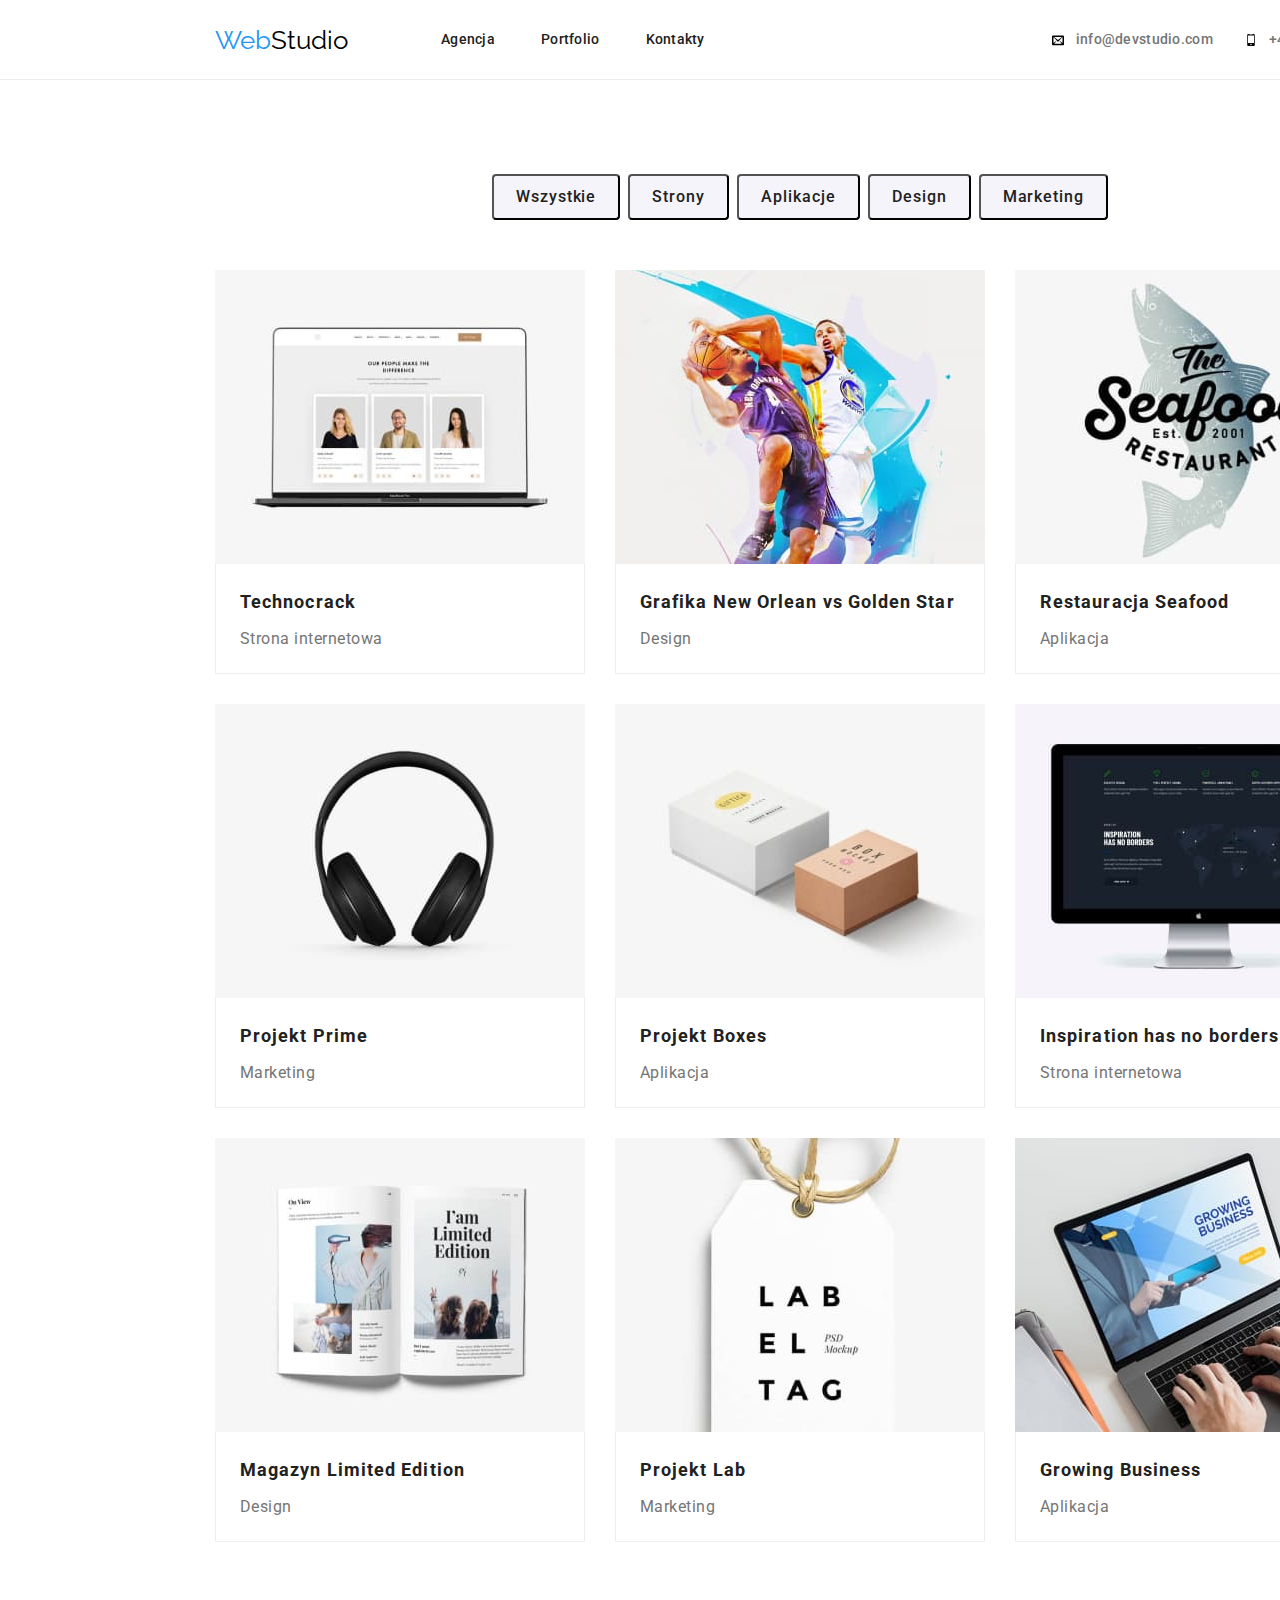
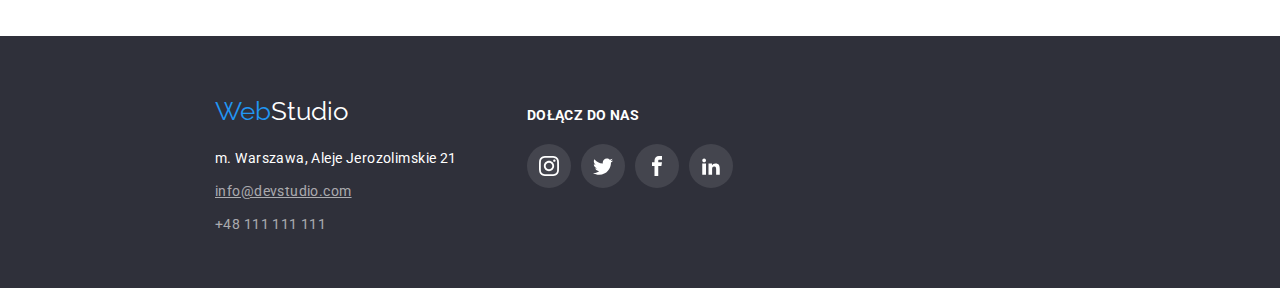
==== portfolio.html @ a845f90d "header mod" ====
<!DOCTYPE html>
<html lang="pl">
  <head>
    <meta charset="UTF-8" />
    <meta http-equiv="X-UA-Compatible" content="IE=edge" />
    <meta name="viewport" content="width=device-width, initial-scale=1.0" />
    <title>Portfolio</title>
    <link
      rel="stylesheet"
      href="node_modules/modern-normalize/modern-normalize.css"
    />
    <link href="css/styles.css" rel="stylesheet" />
    <link rel="preconnect" href="https://fonts.googleapis.com" />
    <link rel="preconnect" href="https://fonts.gstatic.com" crossorigin />
    <link
      href="https://fonts.googleapis.com/css2?family=Raleway:wght@700&family=Roboto:wght@400;500;700;900&display=swap"
      rel="stylesheet"
    />
  </head>
  <body>
    <!-- header with information about contact, portfiolio and agency -->
    <header>
      <div class="container">
        <div class="header-display-format">
          <!-- <div class="main-logo-format"> -->
          <a href="index.html"
            ><span class="logo"
              ><span class="logo-part">Web</span>Studio</span
            ></a
          >
          <!-- </div> -->
          <nav class="header-link-format">
            <ul class="header-social-link">
              <li class="header-link-mod">
                <a class="link-info" href="Agencja"><span>Agencja</span></a>
              </li>
              <li class="header-link-mod">
                <a class="link-info" href="portfolio.html"
                  ><span>Portfolio</span></a
                >
              </li>
              <li class="header-link-mod">
                <a class="link-info" href="Kontakt"><span>Kontakty</span></a>
              </li>
            </ul>
          </nav>

          <ul class="header-social-link">
            <li class="header-contact-mod">
              <a class="link-contact" href="mailto:info@devstudio.com"
                ><div class="header-contact-icon1-box">
                  <div class="header-contact-icon1">
                    <svg class="icon-contact">
                      <use href="./images/icons.svg#envelop"></use>
                    </svg>
                  </div>
                </div>
                info@devstudio.com</a
              >
            </li>
            <li class="header-contact-mod">
              <a class="link-contact" href="tel:+48111111111">
                <div class="header-contact-icon1-box">
                  <div class="header-contact-icon1">
                    <svg class="icon-contact">
                      <use href="./images/icons.svg#mobile"></use>
                    </svg>
                  </div>
                </div>
                +48 111 111 111</a
              >
            </li>
          </ul>
        </div>
      </div>
    </header>
    <main>
      <!-- images with things company made "portfolio" -->
      <section class="portfolio section">
        <div class="container">
          <ul class="portfolio-button-format">
            <li>
              <button class="button-portfolio" type="button">Wszystkie</button>
            </li>
            <li>
              <button class="button-portfolio" type="button">Strony</button>
            </li>
            <li>
              <button class="button-portfolio" type="button">Aplikacje</button>
            </li>
            <li>
              <button class="button-portfolio" type="button">Design</button>
            </li>
            <li>
              <button class="button-portfolio" type="button">Marketing</button>
            </li>
          </ul>

          <div>
            <ul class="portfolio-photo-format">
              <li>
                <div class="portfolio-photo-background">
                  <figure>
                    <img
                      class="portfolio-photo-no-gap"
                      src="images/images_portfolio/technocrack.jpg"
                      alt="Laptop with open browser"
                      width="370"
                      height="294"
                    />

                    <figcaption>
                      <div class="portfolio-photo-description-mod">
                        <p class="photo-title-portfolio">Technocrack</p>
                        <p class="photo-description-portfolio">
                          Strona internetowa
                        </p>
                      </div>
                    </figcaption>
                  </figure>
                </div>
              </li>

              <li>
                <div class="portfolio-photo-background">
                  <figure>
                    <img
                      class="portfolio-photo-no-gap"
                      src="images/images_portfolio/grafika_new_orlean_vs_golden_star.jpg"
                      alt="Basketball players"
                      width="370"
                      height="294"
                    />

                    <figcaption>
                      <div class="portfolio-photo-description-mod">
                        <p class="photo-title-portfolio">
                          Grafika New Orlean vs Golden Star
                        </p>
                        <p class="photo-description-portfolio">Design</p>
                      </div>
                    </figcaption>
                  </figure>
                </div>
              </li>

              <li>
                <div class="portfolio-photo-background">
                  <figure>
                    <img
                      class="portfolio-photo-no-gap"
                      src="images/images_portfolio/restauracja_seafood.jpg"
                      alt="Logo of seafood restaurant"
                      width="370"
                      height="294"
                    />

                    <figcaption>
                      <div class="portfolio-photo-description-mod">
                        <p class="photo-title-portfolio">Restauracja Seafood</p>
                        <p class="photo-description-portfolio">Aplikacja</p>
                      </div>
                    </figcaption>
                  </figure>
                </div>
              </li>

              <li>
                <div class="portfolio-photo-background">
                  <figure>
                    <img
                      class="portfolio-photo-no-gap"
                      src="images/images_portfolio/projekt_prime.jpg"
                      alt="Headphones"
                      width="370"
                      height="294"
                    />

                    <figcaption>
                      <div class="portfolio-photo-description-mod">
                        <p class="photo-title-portfolio">Projekt Prime</p>
                        <p class="photo-description-portfolio">Marketing</p>
                      </div>
                    </figcaption>
                  </figure>
                </div>
              </li>

              <li>
                <div class="portfolio-photo-background">
                  <figure>
                    <img
                      class="portfolio-photo-no-gap"
                      src="images/images_portfolio/projekt_boxes.jpg"
                      alt="Two boxes"
                      width="370"
                      height="294"
                    />

                    <figcaption>
                      <div class="portfolio-photo-description-mod">
                        <p class="photo-title-portfolio">Projekt Boxes</p>
                        <p class="photo-description-portfolio">Aplikacja</p>
                      </div>
                    </figcaption>
                  </figure>
                </div>
              </li>

              <li>
                <div class="portfolio-photo-background">
                  <figure>
                    <img
                      class="portfolio-photo-no-gap"
                      src="images/images_portfolio/inspiration_has_no_borders.jpg"
                      alt="Monitor with opened browser"
                      width="370"
                      height="294"
                    />

                    <figcaption>
                      <div class="portfolio-photo-description-mod">
                        <p class="photo-title-portfolio">
                          Inspiration has no borders
                        </p>
                        <p class="photo-description-portfolio">
                          Strona internetowa
                        </p>
                      </div>
                    </figcaption>
                  </figure>
                </div>
              </li>

              <li>
                <div class="portfolio-photo-background">
                  <figure>
                    <img
                      class="portfolio-photo-no-gap"
                      src="images/images_portfolio/magazyn_limited_edition.jpg"
                      alt="Two pages of book"
                      width="370"
                      height="294"
                    />

                    <figcaption>
                      <div class="portfolio-photo-description-mod">
                        <p class="photo-title-portfolio">
                          Magazyn Limited Edition
                        </p>
                        <p class="photo-description-portfolio">Design</p>
                      </div>
                    </figcaption>
                  </figure>
                </div>
              </li>

              <li>
                <div class="portfolio-photo-background">
                  <figure>
                    <img
                      class="portfolio-photo-no-gap"
                      src="images/images_portfolio/projekt_lab.jpg"
                      alt="Tag"
                      width="370"
                      height="294"
                    />

                    <figcaption>
                      <div class="portfolio-photo-description-mod">
                        <p class="photo-title-portfolio">Projekt Lab</p>
                        <p class="photo-description-portfolio">Marketing</p>
                      </div>
                    </figcaption>
                  </figure>
                </div>
              </li>

              <li>
                <div class="portfolio-photo-background">
                  <figure>
                    <img
                      class="portfolio-photo-no-gap"
                      src="images/images_portfolio/growing_buisness.jpg"
                      alt="Laptop"
                      width="370"
                      height="294"
                    />

                    <figcaption>
                      <div class="portfolio-photo-description-mod">
                        <p class="photo-title-portfolio">Growing Business</p>
                        <p class="photo-description-portfolio">Aplikacja</p>
                      </div>
                    </figcaption>
                  </figure>
                </div>
              </li>
            </ul>
          </div>
        </div>
      </section>
    </main>
    <footer class="foot section">
      <div class="container">
        <div class="footer-logo-format">
          <ul class="footer-social-link">
            <li class="logo-footer-mod">
              <a href="index.html"
                ><span class="logo"
                  ><span class="logo-part">Web</span
                  ><span class="logo-part2">Studio</span></span
                ></a
              >
            </li>

            <li class="footer-logo-mod">
              <address class="link-adres">
                m. Warszawa, Aleje Jerozolimskie 21
              </address>
            </li>
            <li class="footer-logo-mod">
              <a class="link-contact-footer" href="mailto:info@devstudio.com"
                ><span class="link-mail-portfolio">info@devstudio.com</span></a
              >
            </li>
            <li class="footer-logo-mod">
              <a class="link-contact-footer" href="tel:+48111111111"
                ><span>+48 111 111 111</span></a
              >
            </li>
          </ul>

          <div class="footer-icon-format">
            <p class="footer-icon-title">Dołącz do nas</p>

            <ul class="footer-icon-mod">
              <li class="main-photo-team-icons-choose">
                <div class="footer-icon-background">
                  <svg class="footer-icon">
                    <use href="/images/icons.svg#instagram"></use>
                  </svg>
                </div>
              </li>

              <li class="main-photo-team-icons-choose">
                <div class="footer-icon-background">
                  <svg class="footer-icon">
                    <use href="/images/icons.svg#twitter"></use>
                  </svg>
                </div>
              </li>

              <li class="main-photo-team-icons-choose">
                <div class="footer-icon-background">
                  <svg class="footer-icon">
                    <use href="/images/icons.svg#facebook"></use>
                  </svg>
                </div>
              </li>

              <li class="main-photo-team-icons-choose">
                <div class="footer-icon-background">
                  <svg class="footer-icon">
                    <use href="/images/icons.svg#linkedin2"></use>
                  </svg>
                </div>
              </li>
            </ul>
          </div>
        </div>
      </div>
    </footer>
  </body>
</html>
---- css/styles.css ----
body {
  font-family: "Roboto", "Raleway", sans-serif;
  background-color: #ffffff;
  color: #212121;
  width: 1600px;
  box-shadow: 6px 6px 20px rgba(0, 0, 0, 0.1);
  margin: auto;
}
.container {
  width: 1200px;
  margin: auto;
}
/* POTEM DODAĆ WAŻNE: MNOŻNIK LINE HEIGHT= TO line-height/font-size */

/* ustawienei najnizszego rzedu(4) do usuniecia bazowych marginesów we wszystkich elementach */
* {
  margin: 0;
  padding: 0;
  list-style: none;
  text-decoration: none;
  box-sizing: border-box;
}
*::after,
*::before {
  box-sizing: border-box;
}
/* zmienne globalne dla:kolorów tekstu,tła,zaznaczanie */
:root {
  --white-color: #ffffff;
  --basic-text-color: #212121;
  --main-baner-color: #2f303a;
  --button-color: #2196f3;
  --links-color: #2196f3;
  --logo-color1: #2196f3;
  --paragraph-link-content: #757575;
  --logo-color2: black;
  --header-text-color: #212121;
  --button-bacground-portfolio: #f5f4fa;
  --our-team-background: #f5f4fa;
  --link-contact-footer: rgba(255, 255, 255, 0.6);
  --portofolio-photo-background: #eeeeee;
  --header-line-bottom-color: #ececec;
}
.icon {
  fill: var(--links-color);
}
/* styl naglowka */
header {
  height: 80px;
  border-bottom: 1px solid var(--header-line-bottom-color);
}
.header-link-format {
  padding-left: 93px;
  padding-right: 345px;
}
.header-display-format {
  display: flex;
  padding-left: 15px;
  align-items: center;
  height: 80px;
}
/* styl bazowy jako rodzic(linki z contentem, kontaktem i adresem --- przy okazji jest to priorytet (3) rzedu czyli .klasa */
.header-social-link {
  font-weight: 500;
  font-size: 14px;
  line-height: 1.14;
  letter-spacing: 0.02em;
  display: flex;
}
/* Pseudoklasy w menu w celu zrobienia oddzielen pomiedzy opcjami */
.header-link-mod:nth-child(n + 2) {
  padding-left: 46px;
}
.header-contact-mod:nth-child(2) {
  padding-left: 30px;
}
.header-social-link .link-info {
  color: var(--basic-text-color);
}
/* styl z pseudoklasą hover: interakcja po najechaniu myszką czy klawiaturą */
.header-social-link .link-info:hover,
.header-social-link .link-info:focus,
.header-social-link .link-contact:hover,
.header-social-link .link-contact:focus {
  color: var(--links-color);
}
.header-social-link .link-info:active {
  color: var(--links-color);
}
.header-social-link .link-contact {
  color: var(--paragraph-link-content);
}
.header-social-link .link-contact:active {
  color: var(--links-color);
}
.link-contact {
  display: flex;
}
.header-contact-icon1-box {
  display: flex;
  align-items: center;
  padding-right: 10px;
}
.header-contact-icon1 {
  display: flex;
  width: 16px;
  height: 12px;
}
.link-contact:hover {
  fill: var(--links-color);
}
/* .header-contact-mod:nth-child(1) .link-contact::before {
  content: "";
  background-image: url("../images/icons.svg#envelop");
  background-size: 16px 12px;
  width: 16px;
  height: 12px;
}

.header-contact-mod:nth-child(2) .link-contact::before {
  content: "";
  background-image: url("../images/mobile.svg");
  background-size: 10px 16px;
  width: 10px;
  height: 16px;
}
.header-contact-mod:nth-child(n + 1) .link-contact:hover::before {
  background-color: var(--links-color);
} */
/* styl dla logo webstudio */
.logo {
  width: 145px;
  font-family: "Raleway";

  font-size: 26px;
  line-height: 1.19;
  color: var(--logo-color2);
}
.logo .logo-part {
  color: var(--logo-color1);
}
.logo .logo-part2 {
  color: var(--white-color);
}
/* ----------------------STYLOWANIE SEKCJI------------------------ */
.section {
  padding-top: 94px;
  padding-bottom: 94px;
}
.activities {
  padding-top: 0;
}
.team {
  width: 1600px;
  background-color: var(--our-team-background);
}
.solutions {
  display: block;
  text-align: center;
  width: 1600px;
  height: 600px;
  padding-top: 0;
  padding-bottom: 0;
}
.foot {
  padding-top: 0;
  padding-bottom: 0;
}
/* .advantages {
 
} */
/* .clients {
} */
/* ----------------------STYLOWANIE ZAWARTOŚCI STRONY MAIN------------------------ */

/* -------styl głównego banerru z przyciskiem ----------------*/
.main-button {
  cursor: pointer;
  width: 200px;
  height: 50px;
  background: var(--button-color);
  box-shadow: 0px 4px 4px rgba(0, 0, 0, 0.15);
  border-radius: 4px;
}
.main-button-text {
  font-weight: 700;
  font-size: 16px;
  line-height: 1.875;

  letter-spacing: 0.06em;
  color: var(--white-color);
}
.main-baner {
  background-color: var(--main-baner-color);
  background-image: linear-gradient(
      rgba(46, 196, 255, 0.2) 1%,
      rgba(0, 0, 0, 0.7) 99%
    ),
    url(../images/images_main/main-banner.jpg);
  background-repeat: no-repeat;
  background-size: auto;
  background-attachment: scroll;
  text-align: center;
  box-shadow: 0px 4px 4px rgba(0, 0, 0, 0.25);
  width: 1600px;
  height: 600px;
}
h1 {
  width: 696px;
  font-weight: 900;
  font-size: 44px;
  line-height: 1.36;
  color: var(--white-color);

  letter-spacing: 0.06em;
  text-transform: uppercase;
  padding: 200px 0px 30px 0px;
}
.main-header-first {
  display: flex;
  justify-content: center;
}

/*--------------------------- Styl glowneego paragrafu na stronie -----------------*/

.main-advantages-photo {
  width: 270px;
  height: 120px;
  background-color: var(--our-team-background);
  border-radius: 4px;
  margin-bottom: 30px;
  display: flex;
  align-items: center;
}
.main-advantages-text {
  font-size: 14px;
  line-height: 1.71;
  color: var(--paragraph-link-content);
}
.main-advantages-list {
  display: flex;
  justify-content: space-around;
}
.main-advantages-list li {
  width: 270px;
}
.main-advantages-position {
  display: flex;
  width: 270px;
  flex-direction: column;
}
/* styl dla naglowkow h1:w glownym miejscu strony, h2: podtytuły sekcji, h3: podtytuły paragrafu */

h2 {
  font-weight: 700;
  font-size: 36px;
  line-height: 1.17;
  letter-spacing: 0.03em;
}
/*------------------------- Fortmatowanie contentu main dostepne usługi firmy-------------*/

.main-header-second-content {
  padding-bottom: 50px;
  text-align: center;
}
.main-photo-content-format {
  display: flex;
  justify-content: space-around;
}
.main-content-img {
  display: block;
}
/*-------------------------------- Formatowanie informacji o teamie-------------------- */
.main-header-second-team {
  padding-bottom: 50px;
  text-align: center;
}
.main-photo-team-format {
  display: flex;
  justify-content: space-around;
}
.main-photo-team-background {
  width: 270px;
  height: 428px;
  background-color: var(--white-color);

  box-shadow: 0px 1px 3px rgba(0, 0, 0, 0.12), 0px 1px 1px rgba(0, 0, 0, 0.14),
    0px 2px 1px rgba(0, 0, 0, 0.2);
  border-radius: 0px 0px 4px 4px;
}
.main-photo-team-icons {
  display: flex;
  justify-content: center;
  padding-top: 16px;
}
.main-photo-team-icons-choose:nth-child(n + 2) {
  padding-left: 10px;
}
.main-team-icon-background {
  display: flex;
  background-color: white;
  width: 44px;
  height: 44px;
  border-radius: 50%;
}
.icon-team {
  padding: 12px;
  fill: #afb1b8;
}
.main-team-icon-background:hover {
  background-color: #2196f3;
}
.icon-team:hover {
  fill: white;
}
/*------------------ Styl do nagłówków fotek */
.main-photo-title {
  font-weight: 500;
  font-size: 16px;
  line-height: 1.1875;
  text-align: center;

  letter-spacing: 0.03em;
  padding-top: 30px;
}
.main-photo-description {
  font-size: 16px;
  line-height: 1.1875;

  text-align: center;
  letter-spacing: 0.03em;
  color: var(--paragraph-link-content);

  padding-top: 10px;
}
h3 {
  padding-bottom: 10px;
  font-weight: 700;
  font-size: 14px;
  line-height: 1.14;
  letter-spacing: 0.03em;
  text-transform: uppercase;
}
/*--------------------------- STYLIZACJA SEKCJI: NASI KLIENCI------------------- */
.main-clients-header-second {
  padding-bottom: 50px;
  text-align: center;
}
.main-clients-photo-background {
  display: flex;
  width: 170px;
  height: 92px;
  border: 1px solid #afb1b8;
  border-radius: 4px;
}
.main-clients-photo {
  display: flex;
  justify-content: space-around;
}
.main-clients-icon {
  padding: 16px 32px 16px 32px;
  fill: #afb1b8;
}
.main-clients-photo-background:hover {
  border-color: #2196f3;
  fill: #2196f3;
}
.main-clients-icon:hover {
  fill: #2196f3;
}
/*------------------------------- Stylizacja stopki strony -----------------------*/
footer {
  width: 1600px;
  height: 252px;
  background: var(--main-baner-color);
}

.header-social-link .footer-social-link {
  display: inline-block;
}
.footer-social-link {
  padding-top: 60px;
}
.footer-social-link .link-adres {
  font-size: 14px;
  line-height: 1.71;
  font-style: normal;
  letter-spacing: 0.03em;
  color: var(--white-color);
}

.footer-logo-format {
  display: flex;
  padding-left: 15px;
}
.footer-logo-mod:nth-child(2) {
  padding-top: 20px;
}
.footer-logo-mod:nth-child(n + 3) {
  padding-top: 9px;
}
.footer-icon-mod {
  display: flex;
  justify-content: center;
  padding-top: 20px;
}
.footer-icon-format {
  padding-top: 72px;
  padding-left: 70px;
}
.footer-icon {
  padding: 12px;
  fill: var(--white-color);
}
.footer-icon-background {
  display: flex;
  background-color: white;
  width: 44px;
  height: 44px;
  border-radius: 50%;
  background-color: rgba(255, 255, 255, 0.1);
}
.footer-icon-title {
  font-weight: 700;
  font-size: 14px;
  line-height: 1.14;
  letter-spacing: 0.03em;
  text-transform: uppercase;
  color: var(--white-color);
}
.footer-icon-background:hover {
  background-color: rgba(33, 150, 243, 1);
}

/* __________________________________________________________________ */
/*------------------------------- STYLE DO PORTFOLIO  ---------------------------*/
/* __________________________________________________________________ */
.button-portfolio {
  cursor: pointer;
  background: var(--button-bacground-portfolio);
  border-radius: 4px;

  font-family: "Roboto";
  font-weight: 500;
  font-size: 16px;
  line-height: 1.875;

  letter-spacing: 0.06em;
  color: var(--basic-text-color);
  padding: 6px 22px 6px 22px;
}
.button-portfolio:hover,
.button-portfolio:focus {
  background-color: var(--button-color);
  color: var(--white-color);
  box-shadow: 0px 3px 1px rgba(0, 0, 0, 0.1), 0px 1px 2px rgba(0, 0, 0, 0.08),
    0px 2px 2px rgba(0, 0, 0, 0.12);
}
.portfolio-button-format {
  display: flex;
  justify-content: center;
  column-gap: 8px;
  padding-bottom: 50px;
}
/*-------- stylizacja zdjęć w portfolio-------- */
.portfolio-photo-background {
  width: 370px;
  height: 404px;
  background-color: var(--white-color);
  /* border: 1px solid var(--portofolio-photo-background); */
}
.photo-title-portfolio {
  font-weight: 700;
  font-size: 18px;
  line-height: 2;

  letter-spacing: 0.06em;
  padding: 20px 0px 4px 24px;
}

.photo-description-portfolio {
  font-size: 16px;
  line-height: 1.875;

  letter-spacing: 0.03em;
  color: var(--paragraph-link-content);
  padding: 0px 0px 20px 24px;
}
.portfolio-photo-no-gap {
  display: block;
}
/* TUTAJ TRZEBA COŚ PORRAWIĆ BY PRZYKLEIC BIALY BOX DO ZDJECIA */
.portfolio-photo-description-mod {
  display: block;
  width: 370px;
  height: 110px;
  border-bottom: 1px solid var(--portofolio-photo-background);
  border-right: 1px solid var(--portofolio-photo-background);
  border-left: 1px solid var(--portofolio-photo-background);
}
.portfolio-photo-format {
  display: flex;
  flex-wrap: wrap;
  gap: 30px;
  justify-content: center;
}
.portfolio-photo-background:hover {
  cursor: pointer;
  box-shadow: 0px 1px 1px rgba(0, 0, 0, 0.12), 0px 4px 4px rgba(0, 0, 0, 0.06),
    1px 4px 6px rgba(0, 0, 0, 0.16);
}
.link-contact-footer {
  color: var(--link-contact-footer);

  font-size: 14px;
  line-height: 1.71;

  /* or 171% */
  letter-spacing: 0.03em;
}
.link-contact-footer:hover,
.link-contact-footer:focus {
  color: var(--links-color);
}
.link-contact-footer .link-mail-portfolio {
  text-decoration: underline;
}
/* -------------STYLOWANIE SEKCJI PORTFOLIO------------------ */
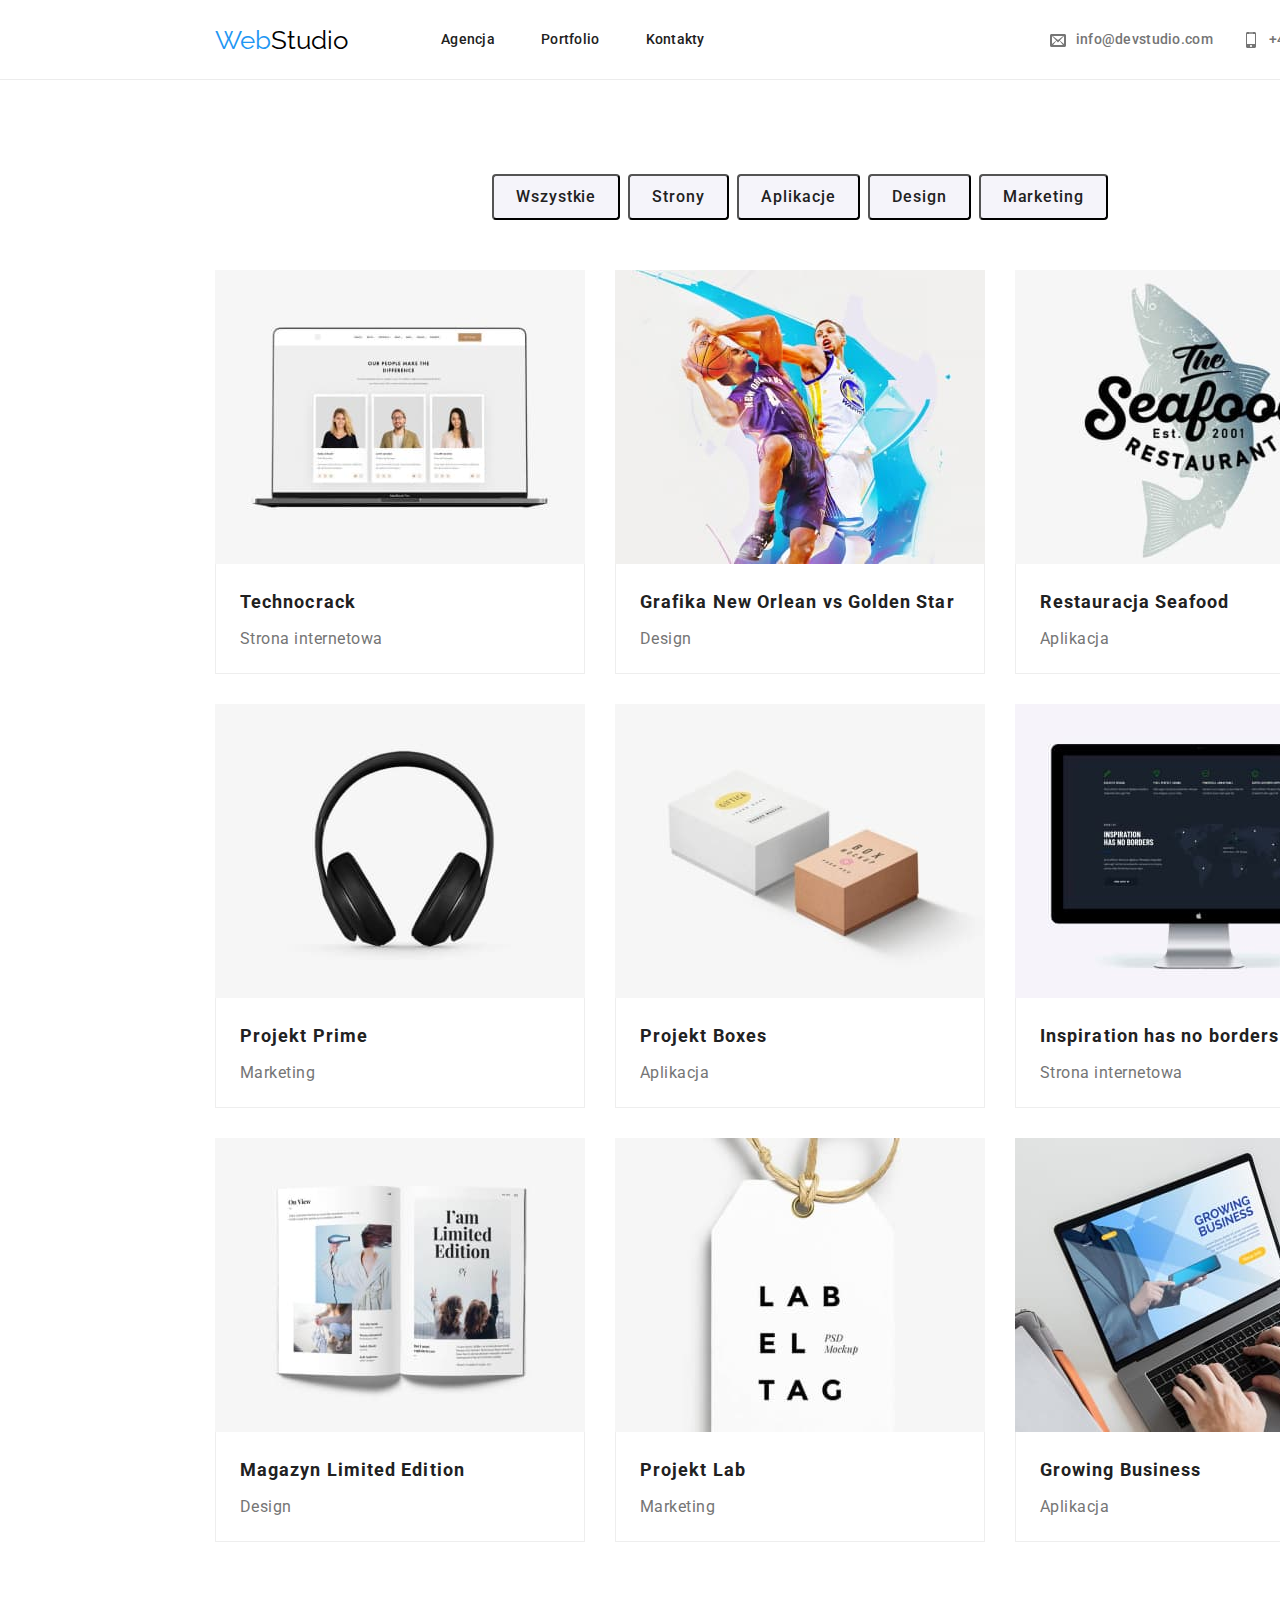
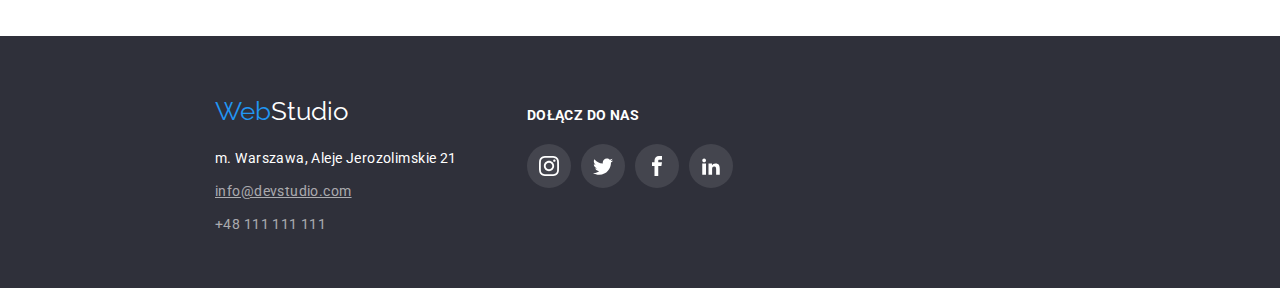
==== commit bb28e07a: "ready to check" ====
--- a/portfolio.html
+++ b/portfolio.html
@@ -47,25 +47,22 @@
 
           <ul class="header-social-link">
             <li class="header-contact-mod">
-              <a class="link-contact" href="mailto:info@devstudio.com"
-                ><div class="header-contact-icon1-box">
-                  <div class="header-contact-icon1">
-                    <svg class="icon-contact">
-                      <use href="./images/icons.svg#envelop"></use>
-                    </svg>
-                  </div>
-                </div>
+              <a class="link-contact" href="mailto:info@devstudio.com">
+                <div class="header-contact-icon1-box">
+                  <svg class="icon-contact">
+                    <use href="./images/icons.svg#envelop"></use>
+                  </svg>
+                </div>
+
                 info@devstudio.com</a
               >
             </li>
             <li class="header-contact-mod">
               <a class="link-contact" href="tel:+48111111111">
-                <div class="header-contact-icon1-box">
-                  <div class="header-contact-icon1">
-                    <svg class="icon-contact">
-                      <use href="./images/icons.svg#mobile"></use>
-                    </svg>
-                  </div>
+                <div class="header-contact-icon2-box">
+                  <svg class="icon-contact">
+                    <use href="./images/icons.svg#mobile"></use>
+                  </svg>
                 </div>
                 +48 111 111 111</a
               >
--- a/css/styles.css
+++ b/css/styles.css
@@ -40,10 +40,12 @@
   --link-contact-footer: rgba(255, 255, 255, 0.6);
   --portofolio-photo-background: #eeeeee;
   --header-line-bottom-color: #ececec;
-}
-.icon {
+  --icon-team-color: #afb1b8;
+  --icon-clients-background-color: #2196f3;
+}
+/* .icon {
   fill: var(--links-color);
-}
+} */
 /* styl naglowka */
 header {
   height: 80px;
@@ -95,19 +97,33 @@
 }
 .link-contact {
   display: flex;
+  fill: var(--paragraph-link-content);
+}
+.header-contact-icon1 {
+  display: flex;
+  align-items: center;
 }
 .header-contact-icon1-box {
   display: flex;
+  width: 16px;
+  height: 16px;
+  margin-right: 10px;
+}
+.header-contact-icon2 {
+  display: flex;
   align-items: center;
-  padding-right: 10px;
-}
-.header-contact-icon1 {
+}
+.header-contact-icon2-box {
   display: flex;
   width: 16px;
-  height: 12px;
+  height: 16px;
+  margin-right: 10px;
 }
 .link-contact:hover {
   fill: var(--links-color);
+}
+.icon-contact {
+  display: flex;
 }
 /* .header-contact-mod:nth-child(1) .link-contact::before {
   content: "";
@@ -298,20 +314,22 @@
 }
 .main-team-icon-background {
   display: flex;
-  background-color: white;
+  background-color: var(--white-color);
   width: 44px;
   height: 44px;
   border-radius: 50%;
 }
 .icon-team {
   padding: 12px;
-  fill: #afb1b8;
-}
-.main-team-icon-background:hover {
+  fill: var(--icon-team-color);
+}
+.main-team-icon-background:hover,
+.main-team-icon-background:focus {
   background-color: #2196f3;
 }
-.icon-team:hover {
-  fill: white;
+.icon-team:hover,
+.icon-team:focus {
+  fill: var(--white-color);
 }
 /*------------------ Styl do nagłówków fotek */
 .main-photo-title {
@@ -350,7 +368,7 @@
   display: flex;
   width: 170px;
   height: 92px;
-  border: 1px solid #afb1b8;
+  border: 1px solid var(--icon-team-color);
   border-radius: 4px;
 }
 .main-clients-photo {
@@ -359,14 +377,16 @@
 }
 .main-clients-icon {
   padding: 16px 32px 16px 32px;
-  fill: #afb1b8;
-}
-.main-clients-photo-background:hover {
-  border-color: #2196f3;
-  fill: #2196f3;
-}
-.main-clients-icon:hover {
-  fill: #2196f3;
+  fill: var(--icon-team-color);
+}
+.main-clients-photo-background:hover,
+.main-clients-photo-background:focus {
+  border-color: var(--icon-clients-background-color);
+  fill: var(--icon-clients-background-color);
+}
+.main-clients-icon:hover,
+.main-clients-icon:focus {
+  fill: var(--icon-clients-background-color);
 }
 /*------------------------------- Stylizacja stopki strony -----------------------*/
 footer {
@@ -414,7 +434,7 @@
 }
 .footer-icon-background {
   display: flex;
-  background-color: white;
+  background-color: var(--white-color);
   width: 44px;
   height: 44px;
   border-radius: 50%;
@@ -428,7 +448,8 @@
   text-transform: uppercase;
   color: var(--white-color);
 }
-.footer-icon-background:hover {
+.footer-icon-background:hover,
+.footer-icon-background:focus {
   background-color: rgba(33, 150, 243, 1);
 }
 
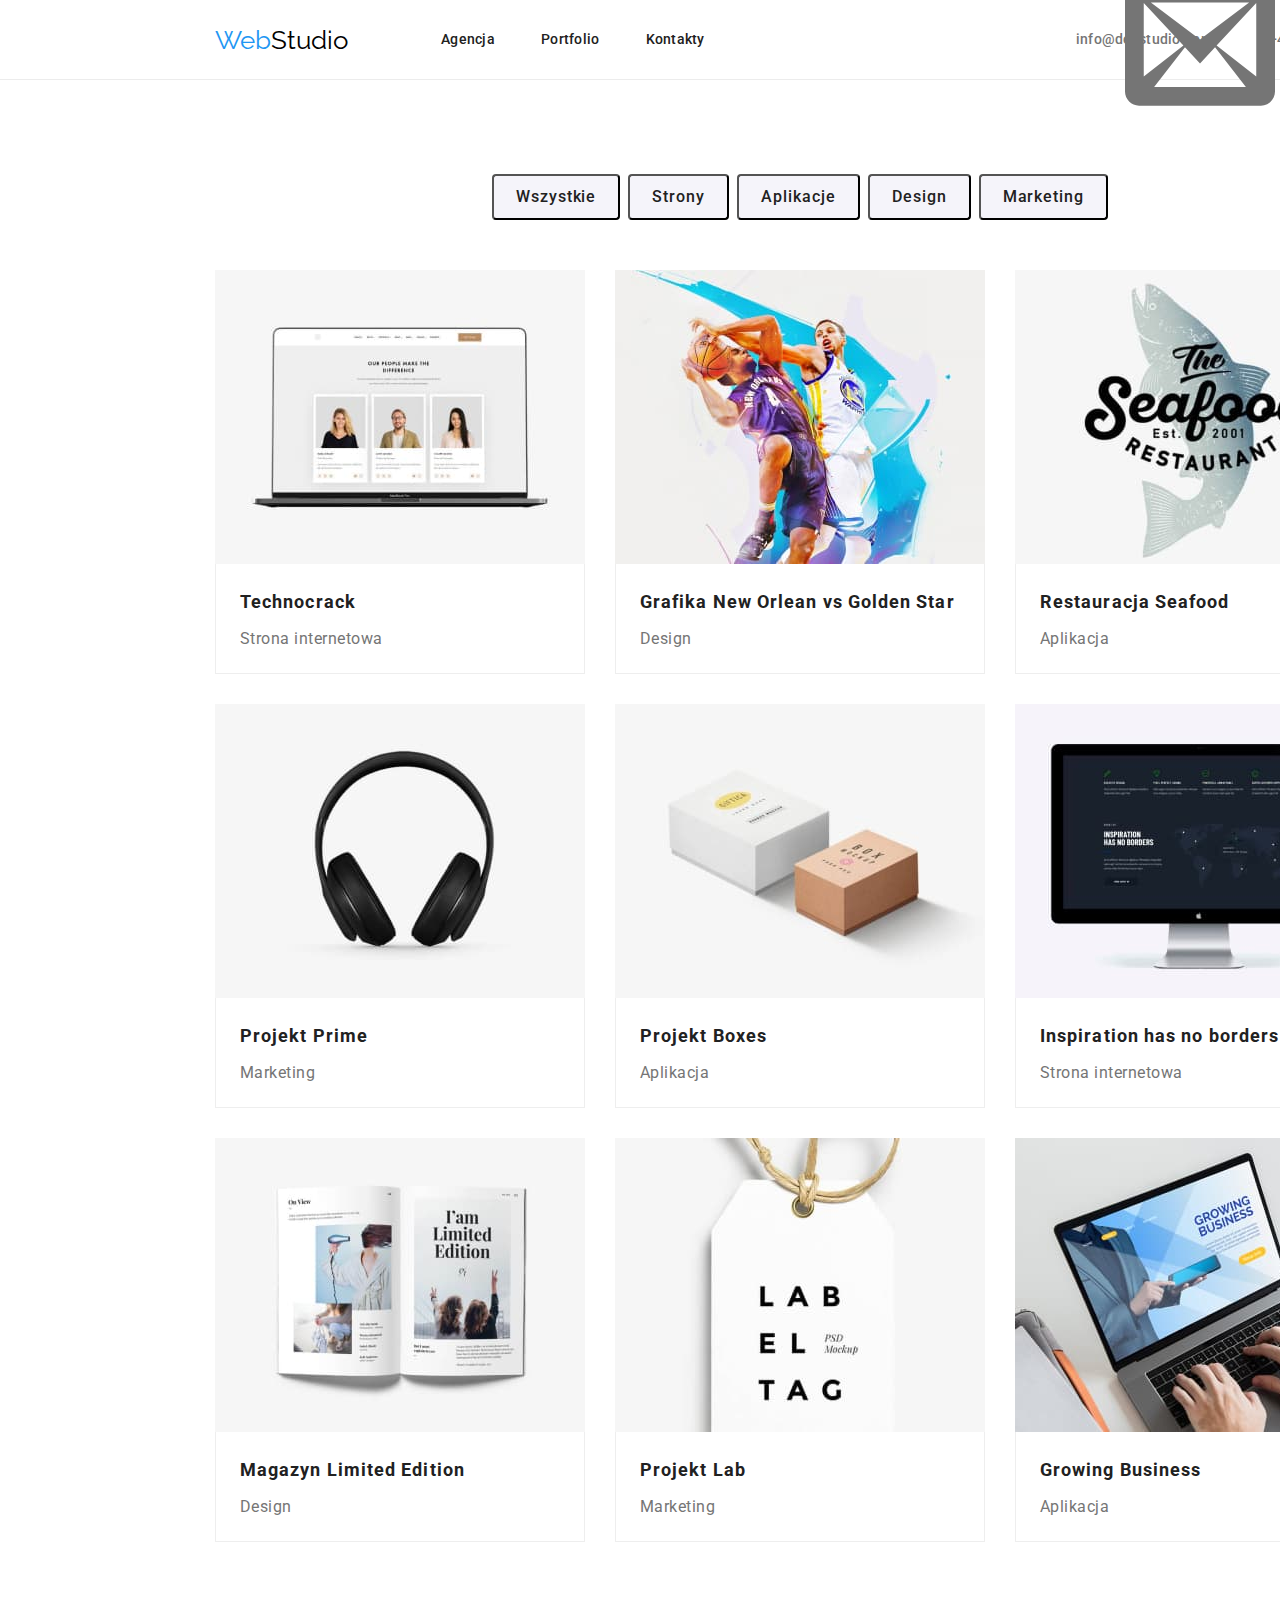
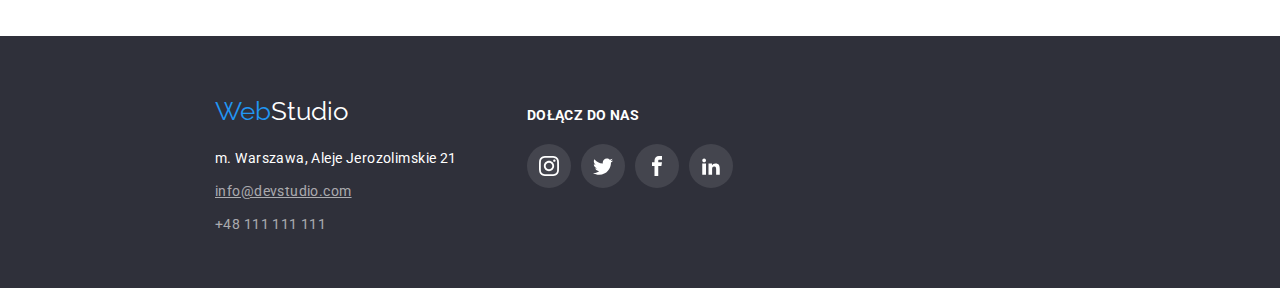
==== commit 52c33338: "header mod check" ====
--- a/portfolio.html
+++ b/portfolio.html
@@ -49,9 +49,11 @@
             <li class="header-contact-mod">
               <a class="link-contact" href="mailto:info@devstudio.com">
                 <div class="header-contact-icon1-box">
-                  <svg class="icon-contact">
-                    <use href="./images/icons.svg#envelop"></use>
-                  </svg>
+                  <div class="header-contact-icon">
+                    <svg class="icon-contact">
+                      <use href="./images/icons.svg#envelop"></use>
+                    </svg>
+                  </div>
                 </div>
 
                 info@devstudio.com</a
@@ -60,9 +62,11 @@
             <li class="header-contact-mod">
               <a class="link-contact" href="tel:+48111111111">
                 <div class="header-contact-icon2-box">
-                  <svg class="icon-contact">
-                    <use href="./images/icons.svg#mobile"></use>
-                  </svg>
+                  <div class="header-contact-icon">
+                    <svg class="icon-contact">
+                      <use href="./images/icons.svg#mobile"></use>
+                    </svg>
+                  </div>
                 </div>
                 +48 111 111 111</a
               >
@@ -335,7 +339,7 @@
               <li class="main-photo-team-icons-choose">
                 <div class="footer-icon-background">
                   <svg class="footer-icon">
-                    <use href="/images/icons.svg#instagram"></use>
+                    <use href="./images/icons.svg#instagram"></use>
                   </svg>
                 </div>
               </li>
@@ -343,7 +347,7 @@
               <li class="main-photo-team-icons-choose">
                 <div class="footer-icon-background">
                   <svg class="footer-icon">
-                    <use href="/images/icons.svg#twitter"></use>
+                    <use href="./images/icons.svg#twitter"></use>
                   </svg>
                 </div>
               </li>
@@ -351,7 +355,7 @@
               <li class="main-photo-team-icons-choose">
                 <div class="footer-icon-background">
                   <svg class="footer-icon">
-                    <use href="/images/icons.svg#facebook"></use>
+                    <use href="./images/icons.svg#facebook"></use>
                   </svg>
                 </div>
               </li>
@@ -359,7 +363,7 @@
               <li class="main-photo-team-icons-choose">
                 <div class="footer-icon-background">
                   <svg class="footer-icon">
-                    <use href="/images/icons.svg#linkedin2"></use>
+                    <use href="./images/icons.svg#linkedin2"></use>
                   </svg>
                 </div>
               </li>
--- a/css/styles.css
+++ b/css/styles.css
@@ -43,9 +43,7 @@
   --icon-team-color: #afb1b8;
   --icon-clients-background-color: #2196f3;
 }
-/* .icon {
-  fill: var(--links-color);
-} */
+
 /* styl naglowka */
 header {
   height: 80px;
@@ -97,14 +95,15 @@
 }
 .link-contact {
   display: flex;
+  align-items: center;
   fill: var(--paragraph-link-content);
 }
 .header-contact-icon1 {
   display: flex;
+}
+.header-contact-icon1-box {
+  display: flex;
   align-items: center;
-}
-.header-contact-icon1-box {
-  display: flex;
   width: 16px;
   height: 16px;
   margin-right: 10px;
@@ -125,25 +124,7 @@
 .icon-contact {
   display: flex;
 }
-/* .header-contact-mod:nth-child(1) .link-contact::before {
-  content: "";
-  background-image: url("../images/icons.svg#envelop");
-  background-size: 16px 12px;
-  width: 16px;
-  height: 12px;
-}
-
-.header-contact-mod:nth-child(2) .link-contact::before {
-  content: "";
-  background-image: url("../images/mobile.svg");
-  background-size: 10px 16px;
-  width: 10px;
-  height: 16px;
-}
-.header-contact-mod:nth-child(n + 1) .link-contact:hover::before {
-  background-color: var(--links-color);
-} */
-/* styl dla logo webstudio */
+
 .logo {
   width: 145px;
   font-family: "Raleway";
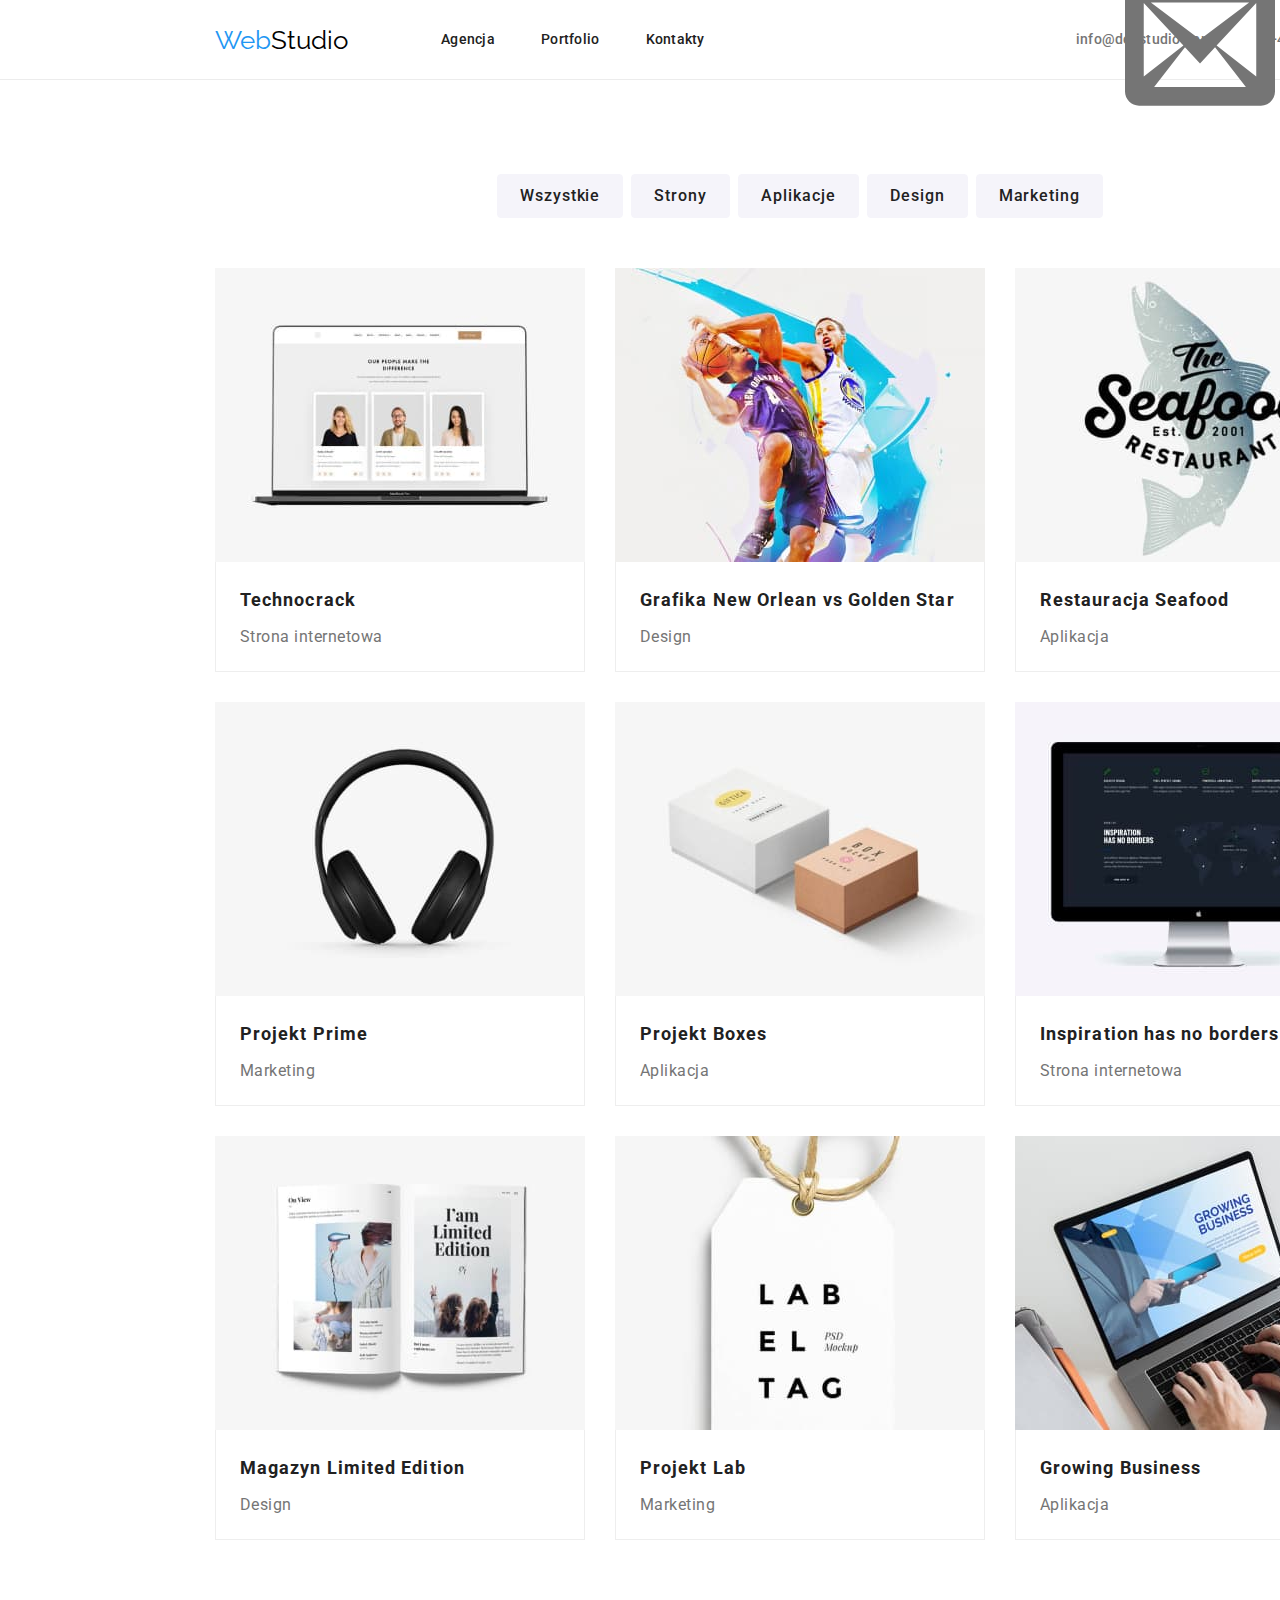
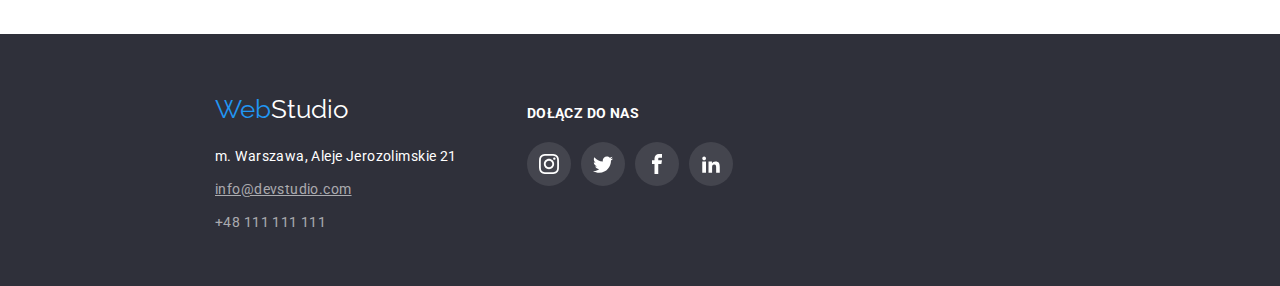
==== commit 6120e6f7: "last mentor mod" ====
--- a/portfolio.html
+++ b/portfolio.html
@@ -7,7 +7,7 @@
     <title>Portfolio</title>
     <link
       rel="stylesheet"
-      href="node_modules/modern-normalize/modern-normalize.css"
+      href="https://cdn.jsdelivr.net/npm/modern-normalize@1.1.0/modern-normalize.min.css"
     />
     <link href="css/styles.css" rel="stylesheet" />
     <link rel="preconnect" href="https://fonts.googleapis.com" />
--- a/css/styles.css
+++ b/css/styles.css
@@ -98,7 +98,7 @@
   align-items: center;
   fill: var(--paragraph-link-content);
 }
-.header-contact-icon1 {
+.header-contact-icon {
   display: flex;
 }
 .header-contact-icon1-box {
@@ -108,10 +108,6 @@
   height: 16px;
   margin-right: 10px;
 }
-.header-contact-icon2 {
-  display: flex;
-  align-items: center;
-}
 .header-contact-icon2-box {
   display: flex;
   width: 16px;
@@ -163,11 +159,10 @@
   padding-top: 0;
   padding-bottom: 0;
 }
-/* .advantages {
- 
-} */
-/* .clients {
-} */
+.advantages {
+}
+.clients {
+}
 /* ----------------------STYLOWANIE ZAWARTOŚCI STRONY MAIN------------------------ */
 
 /* -------styl głównego banerru z przyciskiem ----------------*/
@@ -376,9 +371,6 @@
   background: var(--main-baner-color);
 }
 
-.header-social-link .footer-social-link {
-  display: inline-block;
-}
 .footer-social-link {
   padding-top: 60px;
 }
@@ -441,7 +433,7 @@
   cursor: pointer;
   background: var(--button-bacground-portfolio);
   border-radius: 4px;
-
+  border: 1px solid var(--button-bacground-portfolio);
   font-family: "Roboto";
   font-weight: 500;
   font-size: 16px;
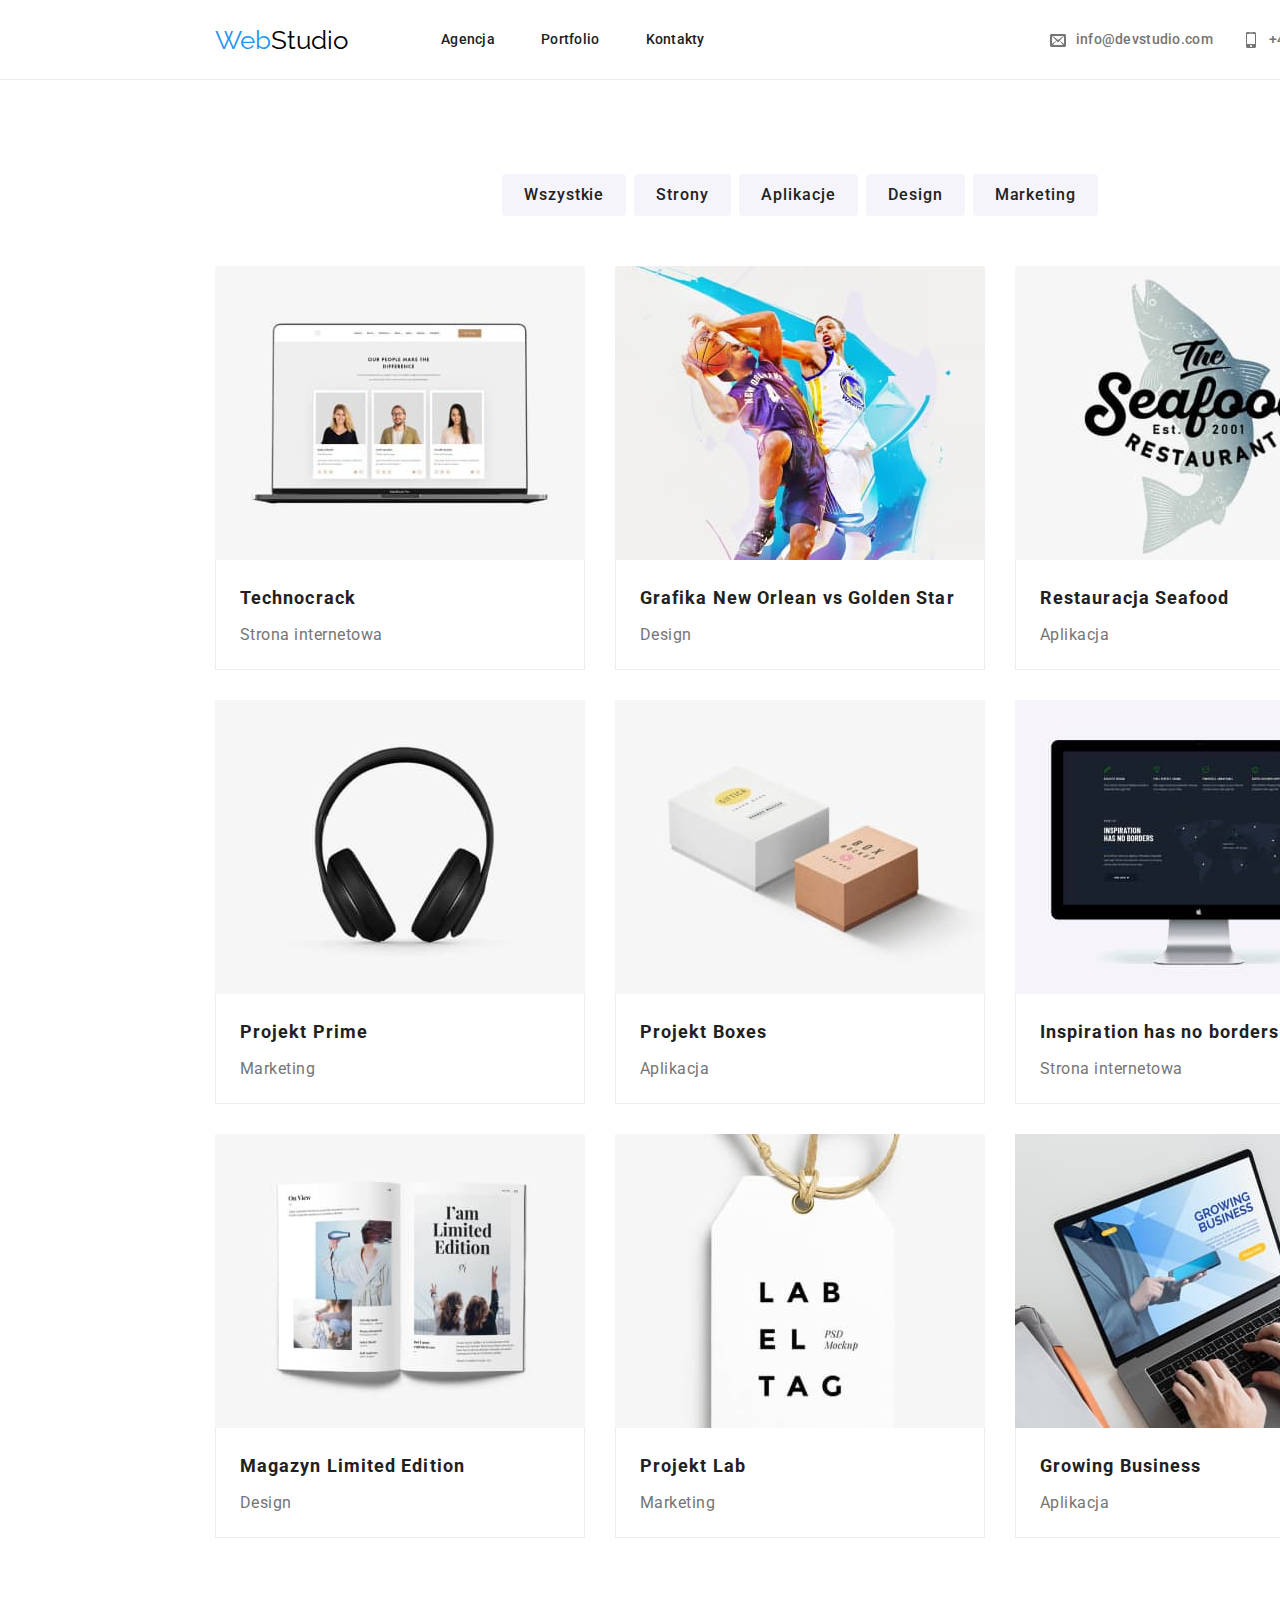
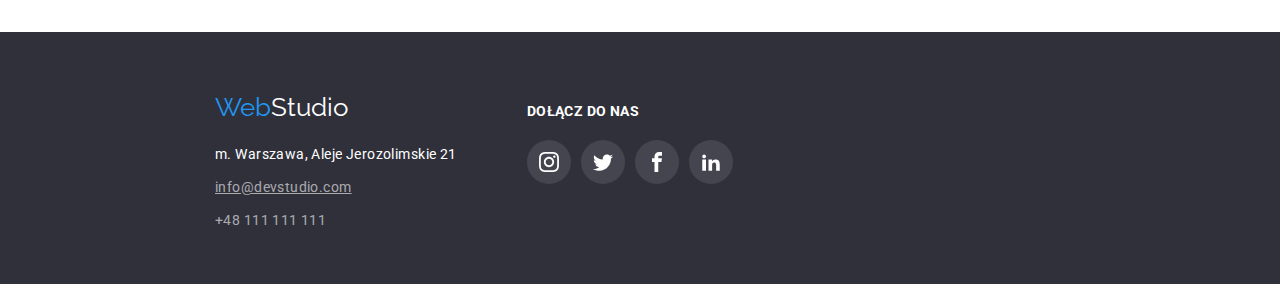
==== commit 2d8e03cc: "last mod" ====
--- a/portfolio.html
+++ b/portfolio.html
@@ -49,11 +49,9 @@
             <li class="header-contact-mod">
               <a class="link-contact" href="mailto:info@devstudio.com">
                 <div class="header-contact-icon1-box">
-                  <div class="header-contact-icon">
-                    <svg class="icon-contact">
-                      <use href="./images/icons.svg#envelop"></use>
-                    </svg>
-                  </div>
+                  <svg class="icon-contact">
+                    <use href="./images/icons.svg#envelop"></use>
+                  </svg>
                 </div>
 
                 info@devstudio.com</a
@@ -62,11 +60,9 @@
             <li class="header-contact-mod">
               <a class="link-contact" href="tel:+48111111111">
                 <div class="header-contact-icon2-box">
-                  <div class="header-contact-icon">
-                    <svg class="icon-contact">
-                      <use href="./images/icons.svg#mobile"></use>
-                    </svg>
-                  </div>
+                  <svg class="icon-contact">
+                    <use href="./images/icons.svg#mobile"></use>
+                  </svg>
                 </div>
                 +48 111 111 111</a
               >
--- a/css/styles.css
+++ b/css/styles.css
@@ -433,7 +433,7 @@
   cursor: pointer;
   background: var(--button-bacground-portfolio);
   border-radius: 4px;
-  border: 1px solid var(--button-bacground-portfolio);
+  border: none;
   font-family: "Roboto";
   font-weight: 500;
   font-size: 16px;
